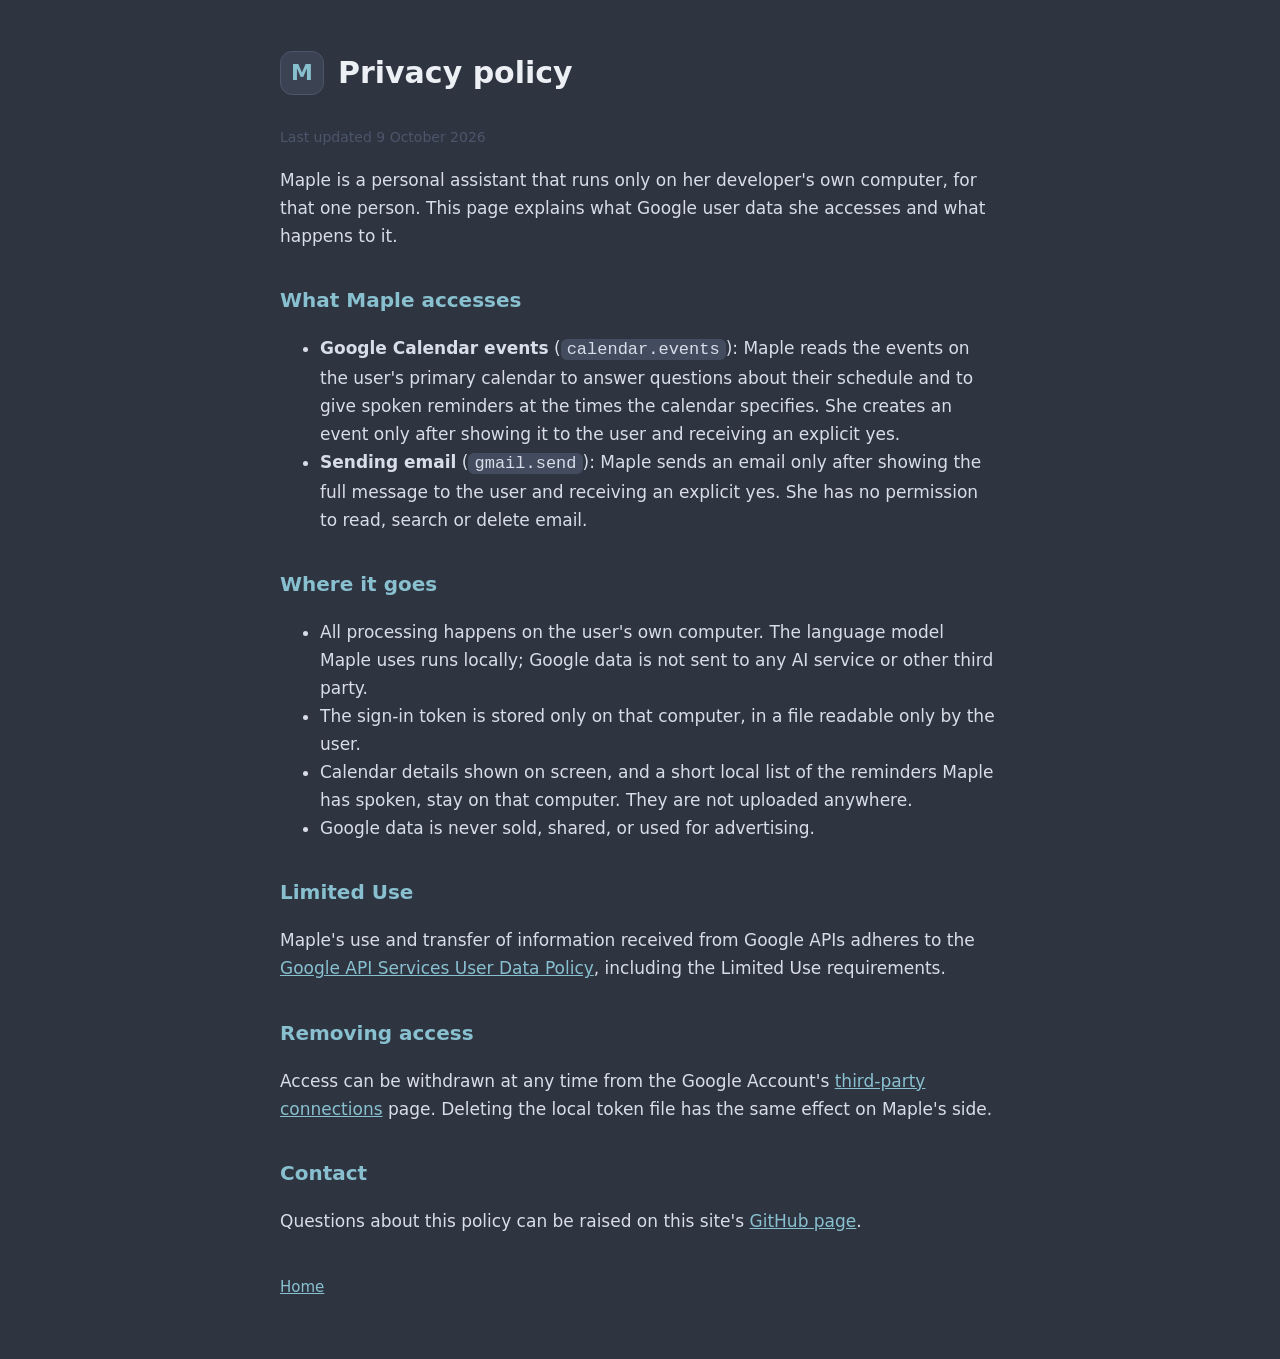
==== privacy.html @ 40cfe177 "Maple: home page and privacy policy Co-Authored-By: Claude Opus 5.5 <noreply@anthropic.com>" ====
<!doctype html>
<html lang="en">
<head>
<meta charset="utf-8">
<meta name="viewport" content="width=device-width, initial-scale=1">
<title>Maple Privacy</title>
<meta name="description" content="How Maple, a personal desktop assistant, handles Google user data.">
<link rel="stylesheet" href="style.css">
</head>
<body>
<main>
  <header>
    <div class="mark">M</div>
    <h1>Privacy policy</h1>
  </header>
  <p class="muted">Last updated 9 October 2026</p>

  <p>Maple is a personal assistant that runs only on her developer's own computer, for that
  one person. This page explains what Google user data she accesses and what happens to it.</p>

  <h2>What Maple accesses</h2>
  <ul>
    <li><strong>Google Calendar events</strong> (<code>calendar.events</code>): Maple reads
    the events on the user's primary calendar to answer questions about their schedule and
    to give spoken reminders at the times the calendar specifies. She creates an event only
    after showing it to the user and receiving an explicit yes.</li>
    <li><strong>Sending email</strong> (<code>gmail.send</code>): Maple sends an email only
    after showing the full message to the user and receiving an explicit yes. She has no
    permission to read, search or delete email.</li>
  </ul>

  <h2>Where it goes</h2>
  <ul>
    <li>All processing happens on the user's own computer. The language model Maple uses
    runs locally; Google data is not sent to any AI service or other third party.</li>
    <li>The sign-in token is stored only on that computer, in a file readable only by the
    user.</li>
    <li>Calendar details shown on screen, and a short local list of the reminders Maple has
    spoken, stay on that computer. They are not uploaded anywhere.</li>
    <li>Google data is never sold, shared, or used for advertising.</li>
  </ul>

  <h2>Limited Use</h2>
  <p>Maple's use and transfer of information received from Google APIs adheres to the
  <a href="https://developers.google.com/terms/api-services-user-data-policy">Google API
  Services User Data Policy</a>, including the Limited Use requirements.</p>

  <h2>Removing access</h2>
  <p>Access can be withdrawn at any time from the Google Account's
  <a href="https://myaccount.google.com/connections">third-party connections</a> page.
  Deleting the local token file has the same effect on Maple's side.</p>

  <h2>Contact</h2>
  <p>Questions about this policy can be raised on this site's
  <a href="https://github.com/histired/histired.github.io/issues">GitHub page</a>.</p>

  <nav>
    <a href="index.html">Home</a>
  </nav>
</main>
</body>
</html>
---- style.css ----
/* Maple's public pages - the app's Nord palette (DESIGN.md). */
:root {
  --n0: #2e3440; --n1: #3b4252; --n2: #434c5e; --n3: #4c566a;
  --n4: #d8dee9; --n6: #eceff4; --n8: #88c0d0; --n7: #8fbcbb; --n13: #ebcb8b;
}
* { box-sizing: border-box; }
body {
  margin: 0; background: var(--n0); color: var(--n6);
  font: 17px/1.65 "Noto Sans", system-ui, -apple-system, "Segoe UI", sans-serif;
}
main { max-width: 760px; margin: 0 auto; padding: 48px 20px 64px; }
header { display: flex; align-items: center; gap: 14px; margin-bottom: 28px; }
.mark {
  width: 44px; height: 44px; border-radius: 12px; background: var(--n1);
  display: grid; place-items: center; color: var(--n8); font-weight: 700; font-size: 22px;
  border: 1px solid var(--n3);
}
h1 { font-size: 30px; margin: 0; }
h2 { font-size: 20px; margin: 34px 0 8px; color: var(--n8); }
p, li { color: var(--n4); }
a { color: var(--n8); }
a:hover { color: var(--n7); }
.card {
  background: var(--n1); border: 1px solid var(--n3); border-radius: 14px;
  padding: 18px 22px; margin: 18px 0;
}
.card p:first-child { margin-top: 0; } .card p:last-child { margin-bottom: 0; }
nav { margin-top: 40px; display: flex; gap: 18px; font-size: 15px; }
.muted { color: var(--n3); font-size: 14px; }
code { background: var(--n2); padding: 1px 6px; border-radius: 6px; }
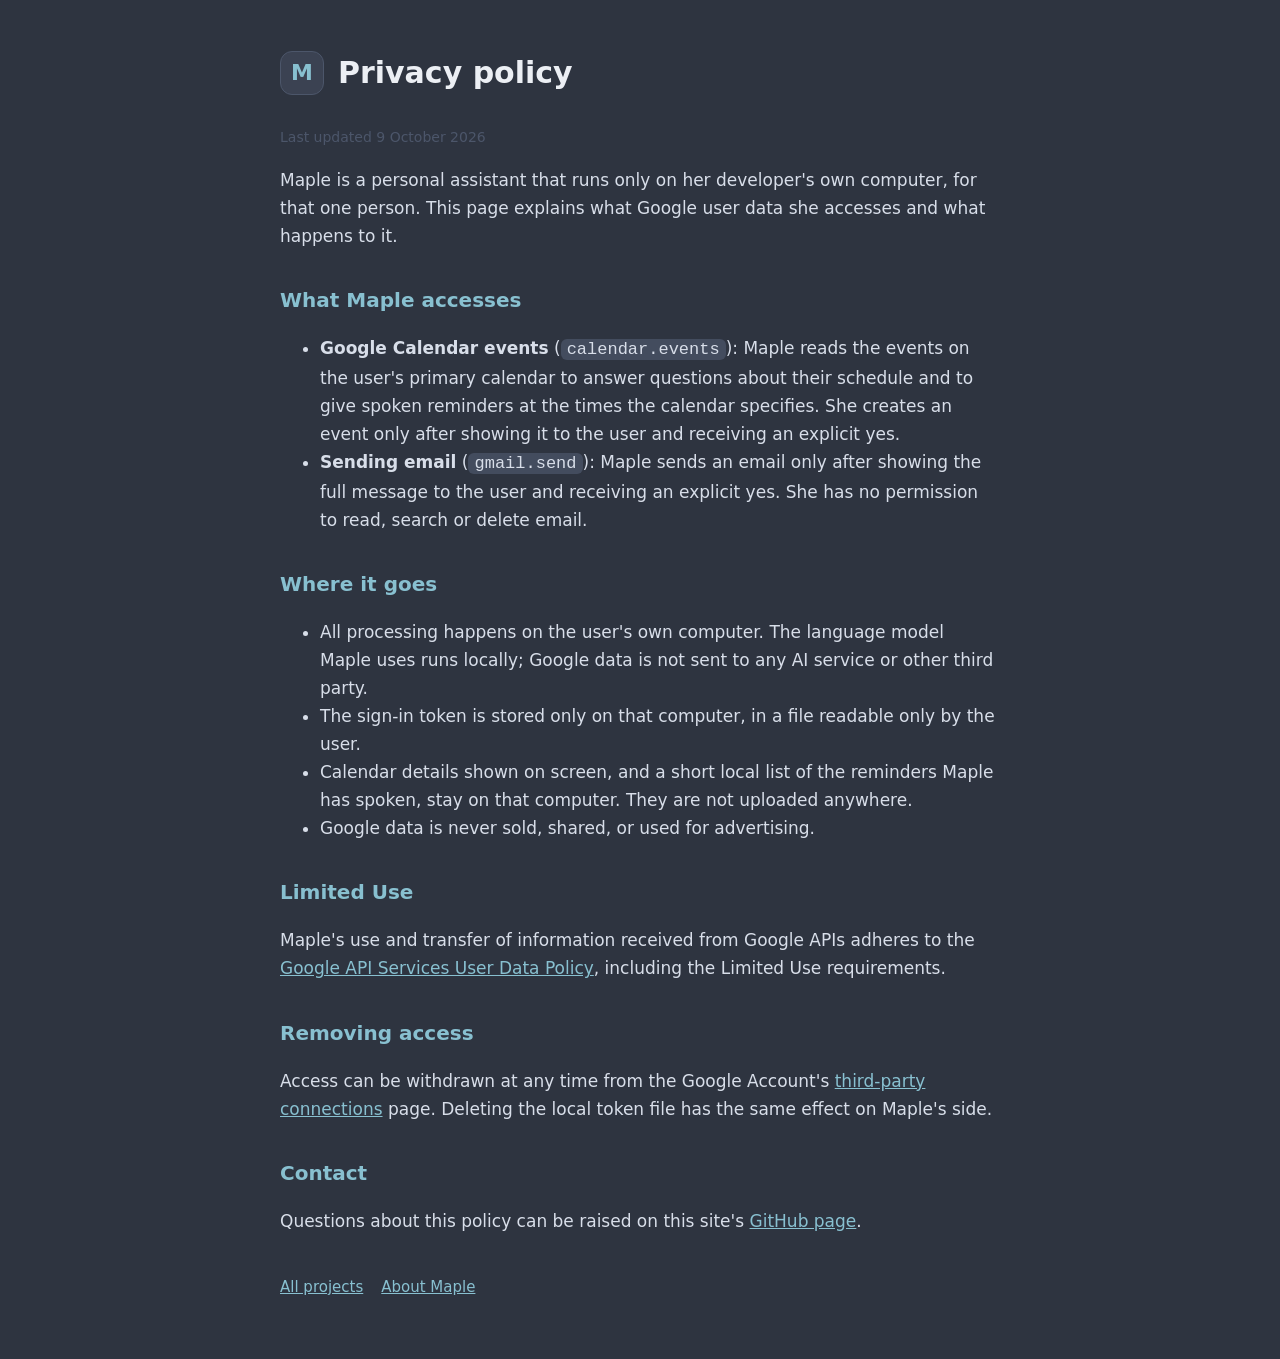
==== commit 5844981b: "Portfolio home: projects as foldouts, Maple the first; Maple's pages under /maple/ /privacy.html now" ====
--- a/privacy.html
+++ b/privacy.html
@@ -2,61 +2,11 @@
 <html lang="en">
 <head>
 <meta charset="utf-8">
-<meta name="viewport" content="width=device-width, initial-scale=1">
 <title>Maple Privacy</title>
-<meta name="description" content="How Maple, a personal desktop assistant, handles Google user data.">
-<link rel="stylesheet" href="style.css">
+<meta http-equiv="refresh" content="0; url=maple/privacy.html">
+<link rel="canonical" href="https://histired.github.io/maple/privacy.html">
 </head>
 <body>
-<main>
-  <header>
-    <div class="mark">M</div>
-    <h1>Privacy policy</h1>
-  </header>
-  <p class="muted">Last updated 9 October 2026</p>
-
-  <p>Maple is a personal assistant that runs only on her developer's own computer, for that
-  one person. This page explains what Google user data she accesses and what happens to it.</p>
-
-  <h2>What Maple accesses</h2>
-  <ul>
-    <li><strong>Google Calendar events</strong> (<code>calendar.events</code>): Maple reads
-    the events on the user's primary calendar to answer questions about their schedule and
-    to give spoken reminders at the times the calendar specifies. She creates an event only
-    after showing it to the user and receiving an explicit yes.</li>
-    <li><strong>Sending email</strong> (<code>gmail.send</code>): Maple sends an email only
-    after showing the full message to the user and receiving an explicit yes. She has no
-    permission to read, search or delete email.</li>
-  </ul>
-
-  <h2>Where it goes</h2>
-  <ul>
-    <li>All processing happens on the user's own computer. The language model Maple uses
-    runs locally; Google data is not sent to any AI service or other third party.</li>
-    <li>The sign-in token is stored only on that computer, in a file readable only by the
-    user.</li>
-    <li>Calendar details shown on screen, and a short local list of the reminders Maple has
-    spoken, stay on that computer. They are not uploaded anywhere.</li>
-    <li>Google data is never sold, shared, or used for advertising.</li>
-  </ul>
-
-  <h2>Limited Use</h2>
-  <p>Maple's use and transfer of information received from Google APIs adheres to the
-  <a href="https://developers.google.com/terms/api-services-user-data-policy">Google API
-  Services User Data Policy</a>, including the Limited Use requirements.</p>
-
-  <h2>Removing access</h2>
-  <p>Access can be withdrawn at any time from the Google Account's
-  <a href="https://myaccount.google.com/connections">third-party connections</a> page.
-  Deleting the local token file has the same effect on Maple's side.</p>
-
-  <h2>Contact</h2>
-  <p>Questions about this policy can be raised on this site's
-  <a href="https://github.com/histired/histired.github.io/issues">GitHub page</a>.</p>
-
-  <nav>
-    <a href="index.html">Home</a>
-  </nav>
-</main>
+<p>Maple's privacy policy has moved to <a href="maple/privacy.html">maple/privacy.html</a>.</p>
 </body>
 </html>
